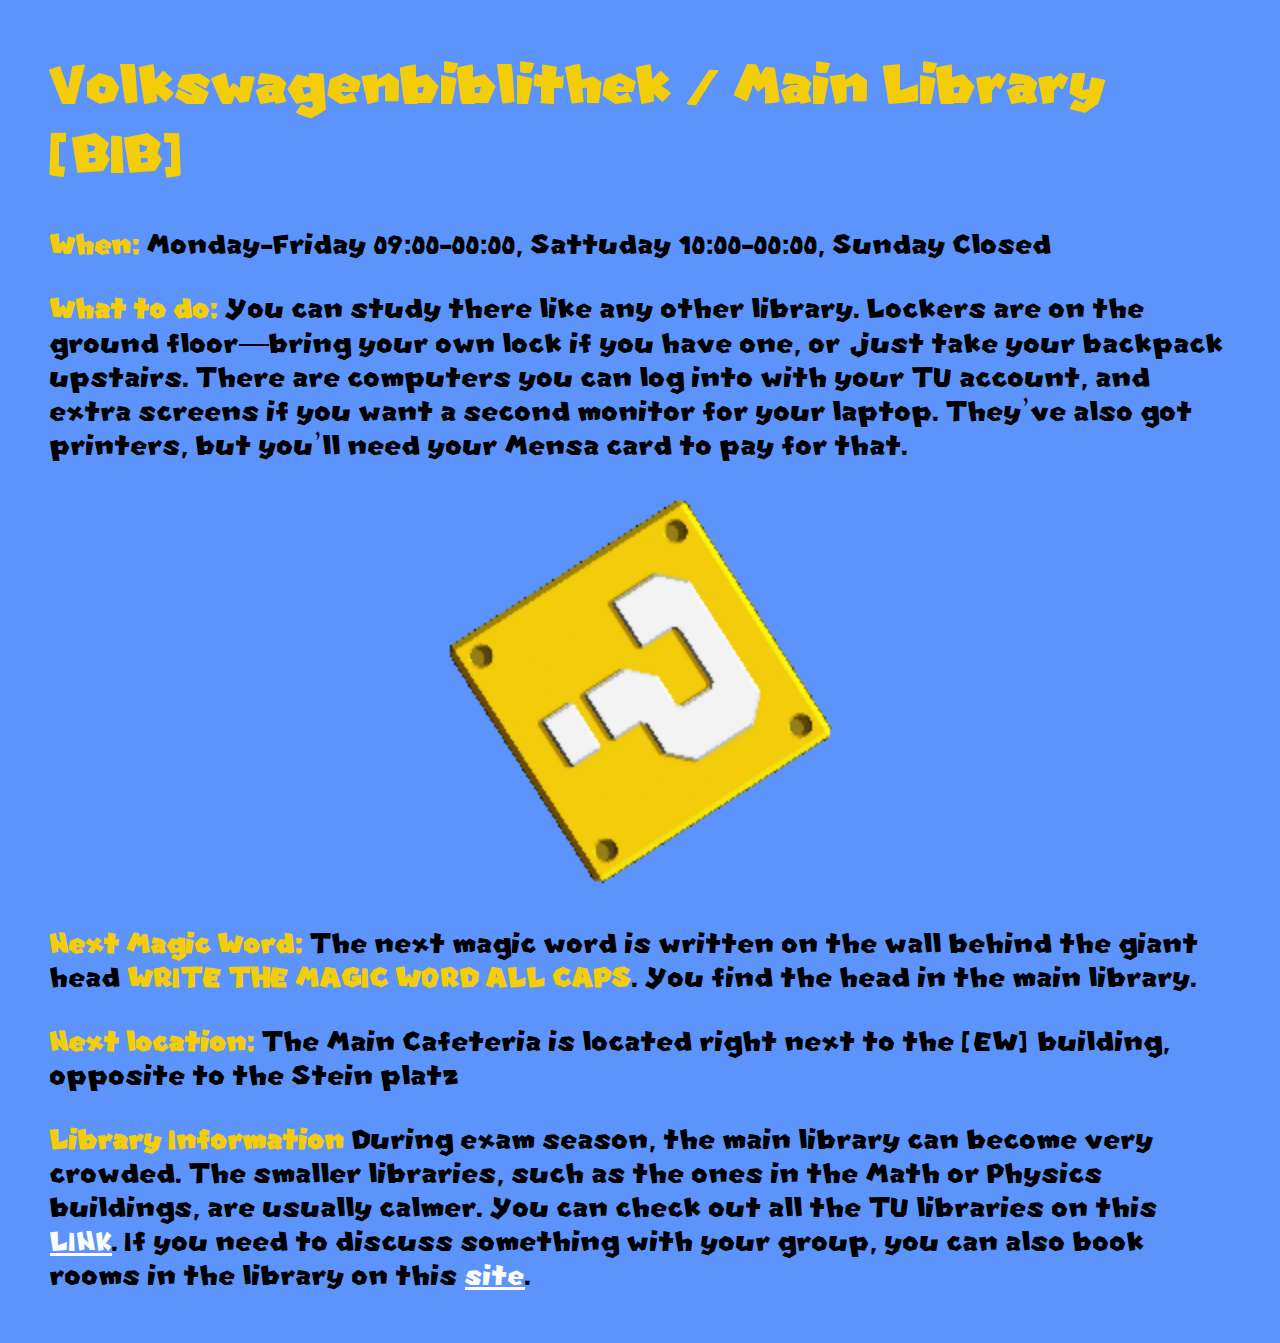
==== html/page001SAMOTHRAKE.html @ 620449cc "Initial commit" ====
<!DOCTYPE html>
<html>
<head>

<title>Volkswagenbiblithek [BIB] </title>
<link rel="shortcut icon" href="../media/favicon.ico" type="image/x-icon">
<link rel="icon" href="../media/favicon.ico" type="image/x-icon">


<link rel="stylesheet" type="text/css" href="../css/page.css">
<script src="../js/page.js"></script> <!-- External JavaScript file -->

</head>
<body>
  <!-- Rest of your webpage content -->

<h1>Volkswagenbiblithek / Main Library [BIB] </h1>

<p><strong>When: </strong>Monday-Friday 09:00-00:00, Sattuday 10:00-00:00, Sunday Closed </p>




<p><strong>What to do:</strong> You can study there like any other library. Lockers are on the ground floor—bring your own lock if you have one, or just take your backpack upstairs. There are computers you can log into with your TU account, and extra screens if you want a second monitor for your laptop. They’ve also got printers, but you’ll need your Mensa card to pay for that.</p>



<div class="mariobox">
<img src="../media/twitchingbox.gif" alt="Twitching Box"  id="image1" onclick="changeImage()" >
<img src="../media/pictu001.jpeg" alt="Riddle" class="image2" id="image2" onclick="changeImageback()" style="display: none;">
</div>

<p><strong>Next Magic Word:</strong> The next magic word is written on the wall behind the giant head <strong>WRITE THE MAGIC WORD ALL CAPS</strong>. You find the head in the main library.</p>

<p><strong>Next location: </strong> The Main Cafeteria is located right next to the [EW] building, opposite to the Stein platz</p>


<p><strong>Library Information</strong>
During exam season, the main library can become very crowded. The smaller libraries, such as the ones in the Math or Physics buildings, are usually calmer. You can check out all the TU libraries on this <a href='https://www.tu.berlin/en/ub/about-us/locations'>LINK</a>. If you need to discuss something with your group, you can also book rooms in the library on this <a href='https://www.tu.berlin/en/ub/study-work/study-rooms-storage/group-study-rooms'>site</a>.
</p>



</body>
</html>
---- css/page.css ----
@font-face {
  font-family: 'New Super Mario Font U';
  src: url('../fonts/NewSuperMarioFontU.ttf') format('truetype');
}

body {
  /*background-image: url('../media/gw.png');
  background-repeat: repeat-y;
  background-size: cover;
  height: 4000px; /* Set the height to 100% of the viewport height */
  /*width:  2800px;*/
  font-family: 'New Super Mario Font U', sans-serif;
  margin: 50px;
  background-color: #5d94fb;
  cursor:url(../media/questionmark.png), auto;
}

h1 {
  font-size: 60px;
  color: #f3cd0a;
}

strong {
  color: #d64d00;
  color: #f3cd0a;
}

a {
  color: #fbfdfa;
  cursor: url("../media/exclamationmark.png"), auto;
}

p {
  font-size: 30px;
}










/*
 *  STYLE 3
 */

body::-webkit-scrollbar-track
{
  -webkit-box-shadow: inset 0 0 6px rgba(0,0,0,0.3);
  border-radius: 10px;
  background-color: #fbfdfa;
}

body::-webkit-scrollbar
{
  width: 8px;
  height: 8px;
  background-color: #f3cd0a;
}

body::-webkit-scrollbar-thumb
{
  border-radius: 10px;
  -webkit-box-shadow: inset 0 0 6px rgba(0,0,0,.3);
  background-color: #f3cd0a;
}


.mariobox {
  text-align: center;
  scale: 2;
  padding: 100px;
}

.mariobox img {
  width: 200px;
  height: auto;
}


.galery img {
  width: 500px;
  height: 500px;
}






#wrapper {
  position: absolute;
  left: 50%;
  top: 50%;
  perspective: 1500px;
}

.box-area {
  position: relative;
  transform-style: preserve-3d;
  animation-name: rotate;
  animation-duration: 30s;
  animation-timing-function: linear;
  animation-iteration-count: infinite;
}

@keyframes rotate {
  0% {
    transform: rotate3d(0, 0, 0, 0);
  }
  100% {
    transform: rotate3d(0, 1, 0, 360deg);
    ;
  }
}

.box {
  position: absolute;
  width: 400px;
  height: 400px;
  border: 2px solid #262626;
}

#box-front {
  transform: translateX(-200px) translateY(-200px) translateZ(200px);
  /*background: rgba(255, 16, 107, 0.5);*/
  background-image: url('../media/Seoul_National_University_Logo.png');
  background-size: cover;
}

#box-back {
  transform: translateX(-200px) translateY(-200px) translateZ(-200px);
  background: rgba(1, 251, 236, 0.5);
}

#box-right {
  transform: translateY(-200px) rotateY(90deg);
  background: rgba(4, 255, 116, 0.5);
}

#box-left {
  transform: translateY(-200px) translateX(-400px) rotateY(90deg);
  background: rgba(216, 255, 0, 0.5);
}

#box-top {
  transform: translateX(-200px) translateY(-400px) rotateX(90deg);
  background: rgba(0, 6, 246, 0.5);
}

#box-bottom {
  transform: translateX(-200px) rotateX(90deg);
  background: rgba(255, 30, 0, 0.5);
}

.box-area {
  transform: rotateX(90deg) rotateY(90deg);
}
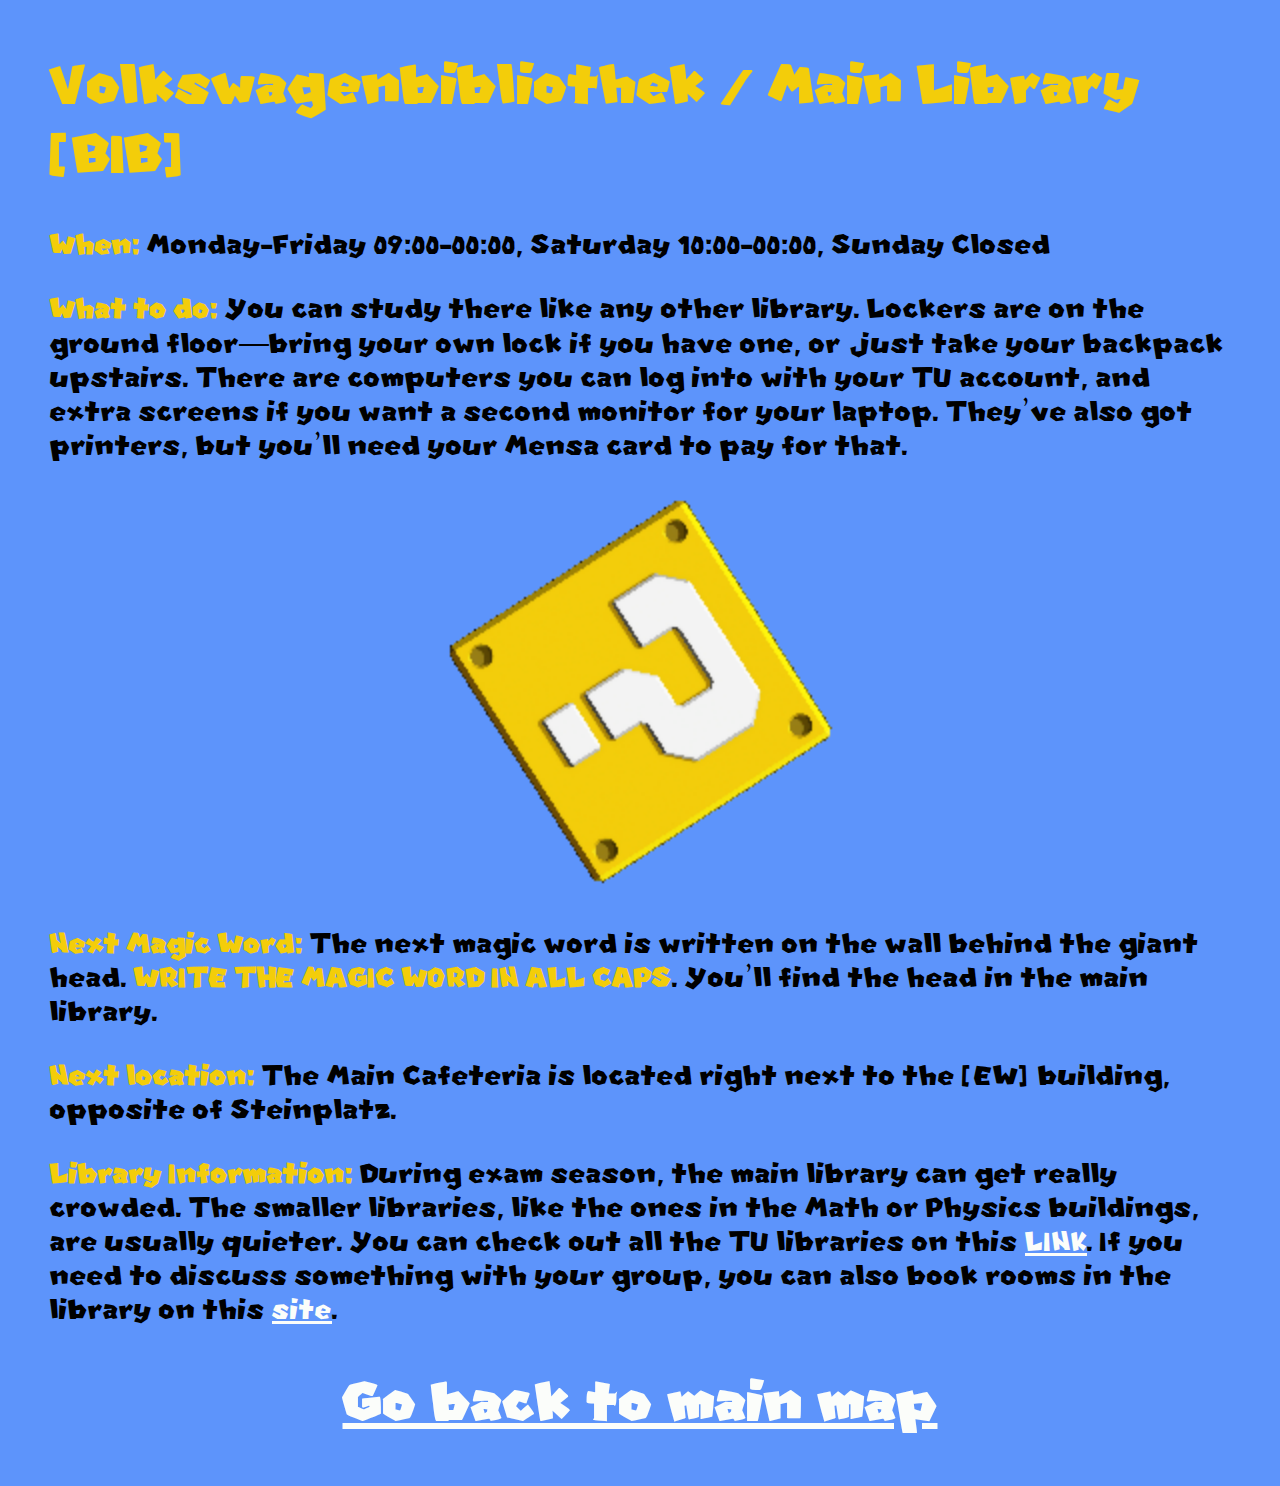
==== commit 1b5b0b88: "Fixed buggs" ====
--- a/html/page001SAMOTHRAKE.html
+++ b/html/page001SAMOTHRAKE.html
@@ -1,45 +1,37 @@
 <!DOCTYPE html>
-<html>
+<html lang="en">
 <head>
-
-<title>Volkswagenbiblithek [BIB] </title>
-<link rel="shortcut icon" href="../media/favicon.ico" type="image/x-icon">
-<link rel="icon" href="../media/favicon.ico" type="image/x-icon">
-
-
-<link rel="stylesheet" type="text/css" href="../css/page.css">
-<script src="../js/page.js"></script> <!-- External JavaScript file -->
-
+  <meta charset="UTF-8">
+  <meta name="viewport" content="width=device-width, initial-scale=1.0">
+  <title>Volkswagenbibliothek [BIB]</title>
+  <link rel="shortcut icon" href="../media/favicon.ico" type="image/x-icon">
+  <link rel="icon" href="../media/favicon.ico" type="image/x-icon">
+  <link rel="stylesheet" type="text/css" href="../css/page.css">
+  <script src="../js/page.js"></script> <!-- External JavaScript file -->
 </head>
 <body>
   <!-- Rest of your webpage content -->
 
-<h1>Volkswagenbiblithek / Main Library [BIB] </h1>
+  <h1>Volkswagenbibliothek / Main Library [BIB]</h1>
 
-<p><strong>When: </strong>Monday-Friday 09:00-00:00, Sattuday 10:00-00:00, Sunday Closed </p>
+  <p><strong>When: </strong>Monday-Friday 09:00-00:00, Saturday 10:00-00:00, Sunday Closed</p>
 
+  <p><strong>What to do:</strong> You can study there like any other library. Lockers are on the ground floor—bring your own lock if you have one, or just take your backpack upstairs. There are computers you can log into with your TU account, and extra screens if you want a second monitor for your laptop. They’ve also got printers, but you’ll need your Mensa card to pay for that.</p>
 
+  <div class="mariobox">
+    <img src="../media/twitchingbox.gif" alt="Twitching Box" id="image1" onclick="changeImage()">
+    <img src="../media/pictu001.jpeg" alt="Riddle" class="image2" id="image2" onclick="changeImageback()" style="display: none;">
+  </div>
 
+  <p><strong>Next Magic Word:</strong> The next magic word is written on the wall behind the giant head. <strong>WRITE THE MAGIC WORD IN ALL CAPS</strong>. You’ll find the head in the main library.</p>
 
-<p><strong>What to do:</strong> You can study there like any other library. Lockers are on the ground floor—bring your own lock if you have one, or just take your backpack upstairs. There are computers you can log into with your TU account, and extra screens if you want a second monitor for your laptop. They’ve also got printers, but you’ll need your Mensa card to pay for that.</p>
+  <p><strong>Next location:</strong> The Main Cafeteria is located right next to the [EW] building, opposite of Steinplatz.</p>
 
+  <p><strong>Library Information:</strong> During exam season, the main library can get really crowded. The smaller libraries, like the ones in the Math or Physics buildings, are usually quieter. You can check out all the TU libraries on this <a href="https://www.tu.berlin/en/ub/about-us/locations">LINK</a>. If you need to discuss something with your group, you can also book rooms in the library on this <a href="https://www.tu.berlin/en/ub/study-work/study-rooms-storage/group-study-rooms">site</a>.</p>
 
-
-<div class="mariobox">
-<img src="../media/twitchingbox.gif" alt="Twitching Box"  id="image1" onclick="changeImage()" >
-<img src="../media/pictu001.jpeg" alt="Riddle" class="image2" id="image2" onclick="changeImageback()" style="display: none;">
-</div>
-
-<p><strong>Next Magic Word:</strong> The next magic word is written on the wall behind the giant head <strong>WRITE THE MAGIC WORD ALL CAPS</strong>. You find the head in the main library.</p>
-
-<p><strong>Next location: </strong> The Main Cafeteria is located right next to the [EW] building, opposite to the Stein platz</p>
-
-
-<p><strong>Library Information</strong>
-During exam season, the main library can become very crowded. The smaller libraries, such as the ones in the Math or Physics buildings, are usually calmer. You can check out all the TU libraries on this <a href='https://www.tu.berlin/en/ub/about-us/locations'>LINK</a>. If you need to discuss something with your group, you can also book rooms in the library on this <a href='https://www.tu.berlin/en/ub/study-work/study-rooms-storage/group-study-rooms'>site</a>.
-</p>
-
-
+  <h1 style="text-align: center;">
+    <strong><a href="../index.html">Go back to main map</a></strong>
+  </h1>
 
 </body>
-</html>+</html>
